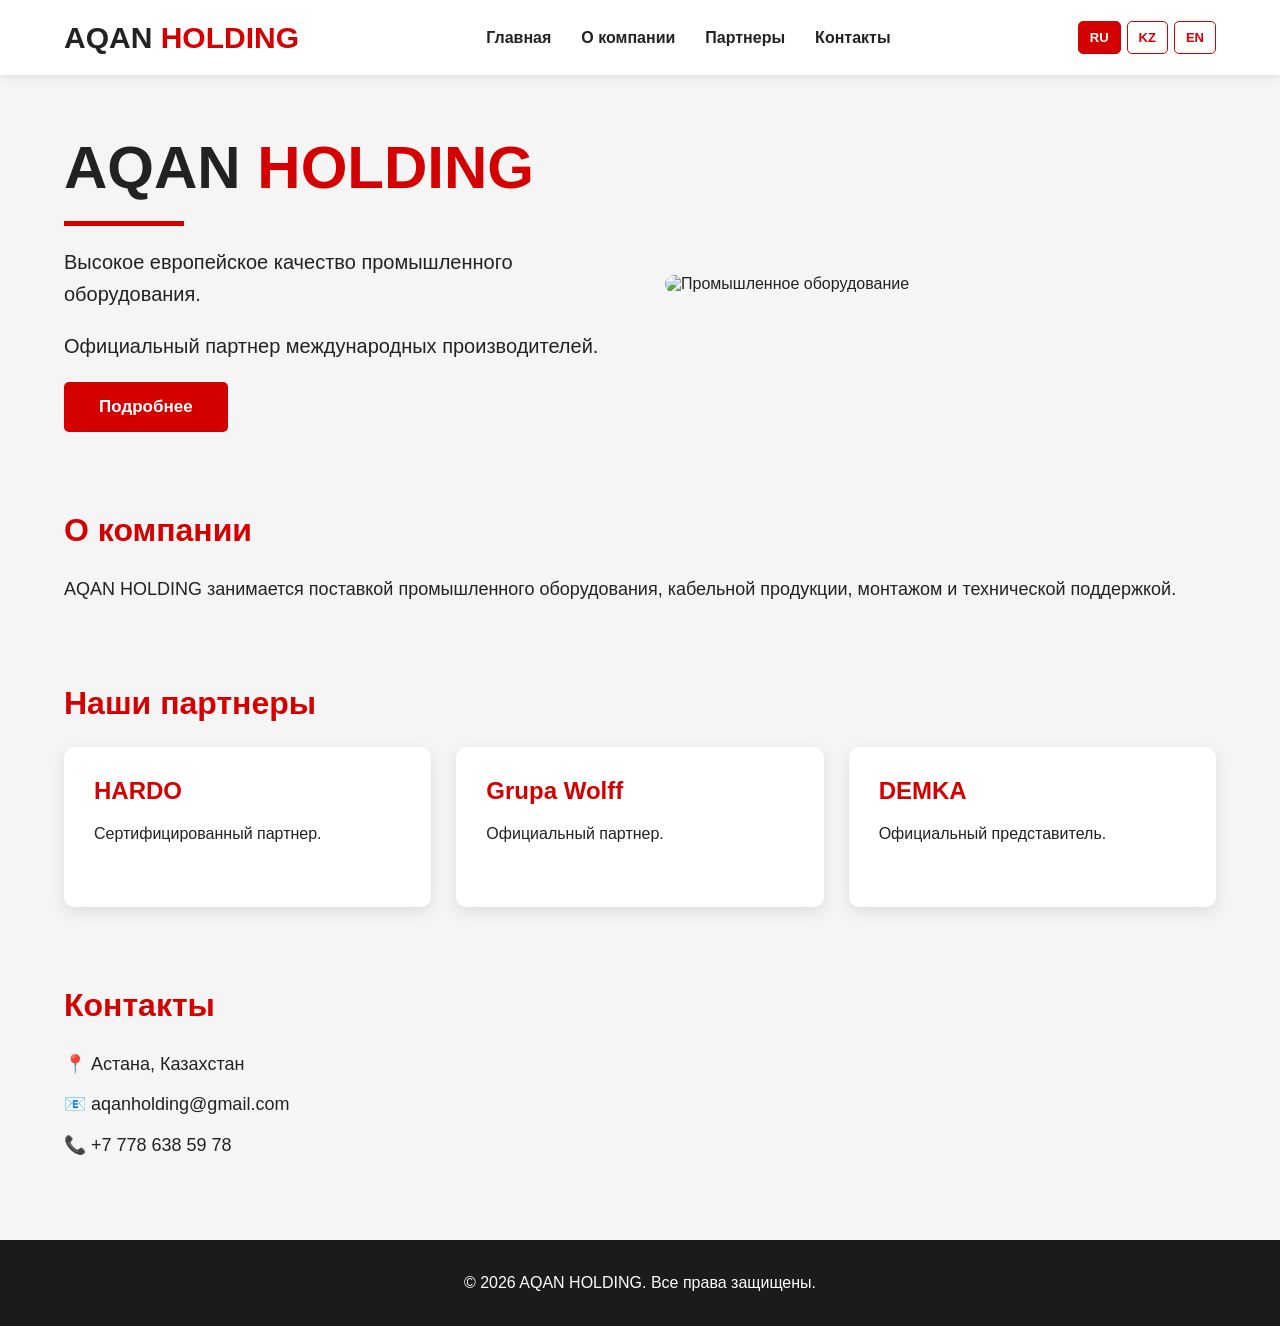
==== index.html @ ce8cad97 "Add files via upload" ====
<!DOCTYPE html>
<html lang="ru">

<head>
<meta charset="UTF-8">
<meta name="viewport" content="width=device-width, initial-scale=1.0">

<title>AQAN HOLDING</title>

<style>

*{
    margin:0;
    padding:0;
    box-sizing:border-box;
    font-family:Arial, Helvetica, sans-serif;
}

html{
    scroll-behavior:smooth;
}

body{
    background:#f5f5f5;
    color:#222;
}

/* =========================
   HEADER
========================= */

header{
    background:white;
    box-shadow:0 2px 10px rgba(0,0,0,.1);
    position:sticky;
    top:0;
    z-index:1000;
}

nav{
    width:90%;
    max-width:1400px;
    margin:auto;
    min-height:75px;

    display:flex;
    justify-content:space-between;
    align-items:center;

    gap:25px;
}

/* LOGO */

.logo{
    font-size:30px;
    font-weight:bold;
    white-space:nowrap;
}

.logo span{
    color:#d40000;
}

/* MENU */

nav ul{
    display:flex;
    list-style:none;
    align-items:center;
    gap:30px;
}

nav li{
    margin:0;
}

nav a{
    text-decoration:none;
    color:#222;
    font-weight:bold;
    transition:.2s;
}

nav a:hover{
    color:#d40000;
}

/* =========================
   LANGUAGE BUTTONS
========================= */

.language-switcher{
    display:flex;
    gap:6px;
    align-items:center;
}

.language-switcher button{
    padding:8px 11px;

    background:white;
    color:#d40000;

    border:1px solid #d40000;
    border-radius:5px;

    cursor:pointer;

    font-size:13px;
    font-weight:bold;

    transition:.2s;
}

.language-switcher button:hover{
    background:#d40000;
    color:white;
}

.language-switcher button.active{
    background:#d40000;
    color:white;
}

/* =========================
   HERO
========================= */

.hero{
    display:flex;
    align-items:center;
    justify-content:space-between;

    width:90%;
    max-width:1400px;

    margin:60px auto;

    gap:50px;
}

.text{
    flex:1;
}

.text h1{
    font-size:60px;
    line-height:1.1;
}

.text h1 span{
    color:#d40000;
}

.redline{
    width:120px;
    height:5px;

    background:#d40000;

    margin:20px 0;
}

.text p{
    font-size:20px;
    line-height:1.6;

    margin-bottom:20px;
}

/* MAIN BUTTON */

.main-button{
    padding:15px 35px;

    background:#d40000;
    color:white;

    border:none;
    border-radius:5px;

    cursor:pointer;

    font-size:17px;
    font-weight:bold;

    transition:.2s;
}

.main-button:hover{
    background:#a90000;
    transform:translateY(-2px);
}

/* IMAGE */

.image{
    flex:1;
}

.image img{
    width:100%;
    max-height:500px;

    object-fit:cover;

    border-radius:10px;

    display:block;
}

/* =========================
   ABOUT BOX
========================= */

.about-box{
    display:none;

    background:white;

    margin-top:30px;
    padding:30px;

    border-left:5px solid #d40000;

    border-radius:8px;

    box-shadow:0 5px 20px rgba(0,0,0,.08);

    line-height:1.7;
}

.about-box.show{
    display:block;
}

.about-box h2{
    margin-bottom:20px;
}

/* =========================
   SECTIONS
========================= */

section{
    width:90%;
    max-width:1400px;

    margin:80px auto;
}

section h2{
    margin-bottom:25px;

    color:#d40000;

    font-size:32px;
}

section p{
    font-size:18px;
    line-height:1.7;
}

/* =========================
   CARDS
========================= */

.cards{
    display:flex;

    gap:25px;

    flex-wrap:wrap;
}

.card-link{
    text-decoration:none;
    color:#222;

    flex:1;

    min-width:250px;
}

.card{
    background:white;

    padding:30px;

    min-height:160px;

    border-radius:10px;

    box-shadow:0 5px 15px rgba(0,0,0,.1);

    transition:.25s;
}

.card:hover{
    transform:translateY(-5px);

    box-shadow:0 10px 25px rgba(0,0,0,.15);
}

.card h3{
    color:#d40000;

    font-size:24px;

    margin-bottom:15px;
}

.card p{
    font-size:16px;
}

/* =========================
   CONTACTS
========================= */

.contacts p{
    margin:10px 0;
}

/* =========================
   FOOTER
========================= */

footer{
    background:#1b1b1b;

    color:white;

    text-align:center;

    padding:30px;

    margin-top:80px;

    line-height:1.6;
}

/* =========================
   MOBILE
========================= */

@media(max-width:1000px){

    nav{
        flex-wrap:wrap;

        padding:15px 0;
    }

    nav ul{
        order:3;

        width:100%;

        justify-content:center;

        flex-wrap:wrap;

        gap:15px;
    }

    .hero{
        flex-direction:column;

        margin-top:40px;
    }

    .text{
        width:100%;
    }

    .image{
        width:100%;
    }

    .text h1{
        font-size:45px;
    }

}

@media(max-width:600px){

    nav{
        justify-content:center;
    }

    .logo{
        width:100%;

        text-align:center;
    }

    nav ul{
        font-size:14px;
    }

    .language-switcher{
        width:100%;

        justify-content:center;
    }

    .text h1{
        font-size:38px;
    }

    .text p{
        font-size:17px;
    }

    section h2{
        font-size:27px;
    }

}

</style>

</head>

<body>


<!-- =========================================
     HEADER
========================================= -->

<header>

<nav>

    <div class="logo">
        AQAN <span>HOLDING</span>
    </div>


    <ul>

        <li>
            <a href="index.html" data-key="home">
                Главная
            </a>
        </li>

        <li>
            <a href="#about" data-key="about">
                О компании
            </a>
        </li>

        <li>
            <a href="#partners" data-key="partners">
                Партнеры
            </a>
        </li>

        <li>
            <a href="#contacts" data-key="contacts">
                Контакты
            </a>
        </li>

    </ul>


    <!-- ПЕРЕВОДЧИК -->

    <div class="language-switcher">

        <button
            id="ruButton"
            onclick="changeLanguage('ru')">
            RU
        </button>

        <button
            id="kkButton"
            onclick="changeLanguage('kk')">
            KZ
        </button>

        <button
            id="enButton"
            onclick="changeLanguage('en')">
            EN
        </button>

    </div>

</nav>

</header>


<!-- =========================================
     HERO
========================================= -->

<div class="hero">


<div class="text">

    <h1>
        AQAN <span>HOLDING</span>
    </h1>


    <div class="redline"></div>


    <p data-key="hero1">
        Высокое европейское качество промышленного оборудования.
    </p>


    <p data-key="hero2">
        Официальный партнер международных производителей.
    </p>


    <button
        class="main-button"
        onclick="showInfo()"
        data-key="more">

        Подробнее

    </button>


    <!-- ИНФОРМАЦИЯ -->

    <div
        id="aboutBox"
        class="about-box">

        <h2 data-key="history">
            История AQAN HOLDING
        </h2>


        <p data-key="historyText">

AQAN HOLDING LLP — казахстанская компания, зарегистрированная в городе Астана,
специализирующаяся на поставке промышленного оборудования, электротехнической
продукции и комплексных инженерных решений.

Компания сотрудничает с ведущими европейскими производителями промышленного
оборудования и является официальным партнером нескольких международных брендов.

Основной целью компании является обеспечение предприятий Казахстана и стран
Евразийского экономического союза современным оборудованием высокого качества,
соответствующим международным стандартам безопасности.

AQAN HOLDING предоставляет услуги по поставке оборудования, техническому
сопровождению, монтажу, сервисному обслуживанию и консультационной поддержке.

Компания является официальным представителем европейских производителей и
обладает эксклюзивными правами на реализацию продукции на территории стран ЕАЭС,
что подтверждается сертификатами и официальными письмами партнеров.

Благодаря сотрудничеству с компаниями HARDO, Grupa Wolff и DEMKA AQAN HOLDING
предлагает современные решения для промышленных предприятий, нефтегазовой,
горнодобывающей, энергетической и строительной отраслей.

Сегодня компания продолжает расширять партнерскую сеть, внедрять новые
технологии и обеспечивать клиентов надежным европейским оборудованием.

        </p>

    </div>

</div>


<!-- КАРТИНКА -->

<div class="image">

    <img
        src="https://images.unsplash.com/photo-1565793298595-6a879b1d9492?w=1200"
        alt="Промышленное оборудование">

</div>

</div>


<!-- =========================================
     ABOUT
========================================= -->

<section id="about">

    <h2 data-key="aboutTitle">
        О компании
    </h2>


    <p data-key="aboutText">

AQAN HOLDING занимается поставкой промышленного оборудования,
кабельной продукции, монтажом и технической поддержкой.

    </p>

</section>


<!-- =========================================
     PARTNERS
========================================= -->

<section id="partners">

    <h2 data-key="partnersTitle">
        Наши партнеры
    </h2>


    <div class="cards">


        <!-- HARDO -->

        <a
            href="hardo.html"
            class="card-link">

            <div class="card">

                <h3>
                    HARDO
                </h3>

                <p data-key="hardoText">
                    Сертифицированный партнер.
                </p>

            </div>

        </a>


        <!-- GRUPA WOLFF -->

        <a
            href="grupa-wolff.html"
            class="card-link">

            <div class="card">

                <h3>
                    Grupa Wolff
                </h3>

                <p data-key="wolffText">
                    Официальный партнер.
                </p>

            </div>

        </a>


        <!-- DEMKA -->

        <a
            href="demka.html"
            class="card-link">

            <div class="card">

                <h3>
                    DEMKA
                </h3>

                <p data-key="demkaText">
                    Официальный представитель.
                </p>

            </div>

        </a>


    </div>

</section>


<!-- =========================================
     CONTACTS
========================================= -->

<section id="contacts" class="contacts">

    <h2 data-key="contactsTitle">
        Контакты
    </h2>


    <p>
        📍
        <span data-key="address">
            Астана, Казахстан
        </span>
    </p>


    <p>
        📧
        aqanholding@gmail.com
    </p>


    <p>
        📞
        +7 778 638 59 78
    </p>

</section>


<!-- =========================================
     FOOTER
========================================= -->

<footer>

    <span data-key="footer">
        © 2026 AQAN HOLDING. Все права защищены.
    </span>

</footer>


<script>

/* =====================================================
   ПЕРЕВОДЫ
===================================================== */

const translations = {

    /* ================================
       РУССКИЙ
    ================================= */

    ru: {

        home: "Главная",

        about: "О компании",

        partners: "Партнеры",

        contacts: "Контакты",

        hero1:
        "Высокое европейское качество промышленного оборудования.",

        hero2:
        "Официальный партнер международных производителей.",

        more:
        "Подробнее",

        history:
        "История AQAN HOLDING",

        historyText:
`AQAN HOLDING LLP — казахстанская компания, зарегистрированная в городе Астана,
специализирующаяся на поставке промышленного оборудования, электротехнической
продукции и комплексных инженерных решений.

Компания сотрудничает с ведущими европейскими производителями промышленного
оборудования и является официальным партнером нескольких международных брендов.

Основной целью компании является обеспечение предприятий Казахстана и стран
Евразийского экономического союза современным оборудованием высокого качества,
соответствующим международным стандартам безопасности.

AQAN HOLDING предоставляет услуги по поставке оборудования, техническому
сопровождению, монтажу, сервисному обслуживанию и консультационной поддержке.

Компания является официальным представителем европейских производителей и
обладает эксклюзивными правами на реализацию продукции на территории стран ЕАЭС,
что подтверждается сертификатами и официальными письмами партнеров.

Благодаря сотрудничеству с компаниями HARDO, Grupa Wolff и DEMKA AQAN HOLDING
предлагает современные решения для промышленных предприятий, нефтегазовой,
горнодобывающей, энергетической и строительной отраслей.

Сегодня компания продолжает расширять партнерскую сеть, внедрять новые
технологии и обеспечивать клиентов надежным европейским оборудованием.`,

        aboutTitle:
        "О компании",

        aboutText:
        "AQAN HOLDING занимается поставкой промышленного оборудования, кабельной продукции, монтажом и технической поддержкой.",

        partnersTitle:
        "Наши партнеры",

        hardoText:
        "Сертифицированный партнер.",

        wolffText:
        "Официальный партнер.",

        demkaText:
        "Официальный представитель.",

        contactsTitle:
        "Контакты",

        address:
        "Астана, Казахстан",

        footer:
        "© 2026 AQAN HOLDING. Все права защищены."

    },


    /* ================================
       ҚАЗАҚША
    ================================= */

    kk: {

        home:
        "Басты бет",

        about:
        "Компания туралы",

        partners:
        "Серіктестер",

        contacts:
        "Байланыстар",

        hero1:
        "Өнеркәсіптік жабдықтардың жоғары еуропалық сапасы.",

        hero2:
        "Халықаралық өндірушілердің ресми серіктесі.",

        more:
        "Толығырақ",

        history:
        "AQAN HOLDING тарихы",

        historyText:
`AQAN HOLDING LLP — Астана қаласында тіркелген қазақстандық компания.
Компания өнеркәсіптік жабдықтарды, электротехникалық өнімдерді және кешенді
инженерлік шешімдерді жеткізуге маманданған.

Компания жетекші еуропалық өнеркәсіптік жабдық өндірушілерімен жұмыс істейді
және бірнеше халықаралық брендтердің ресми серіктесі болып табылады.

Компанияның негізгі мақсаты — Қазақстан мен Еуразиялық экономикалық одақ
елдерінің кәсіпорындарын халықаралық қауіпсіздік стандарттарына сәйкес
келетін жоғары сапалы заманауи жабдықтармен қамтамасыз ету.

AQAN HOLDING жабдықтарды жеткізу, техникалық қолдау, монтаждау, сервистік
қызмет көрсету және консультациялық қолдау қызметтерін ұсынады.

Компания еуропалық өндірушілердің ресми өкілі болып табылады және ЕАЭО
аумағында өнімдерді өткізуге эксклюзивті құқықтарға ие.

Бұл құқықтар сертификаттармен және серіктестердің ресми хаттарымен расталады.

HARDO, Grupa Wolff және DEMKA компанияларымен ынтымақтастықтың арқасында
AQAN HOLDING өнеркәсіптік кәсіпорындарға, мұнай-газ, тау-кен, энергетика
және құрылыс салаларына заманауи шешімдер ұсынады.

Бүгінде компания серіктестік желісін кеңейтуді, жаңа технологияларды енгізуді
және клиенттерді сенімді еуропалық жабдықтармен қамтамасыз етуді жалғастыруда.`,

        aboutTitle:
        "Компания туралы",

        aboutText:
        "AQAN HOLDING өнеркәсіптік жабдықтарды, кабель өнімдерін жеткізумен, монтаждаумен және техникалық қолдаумен айналысады.",

        partnersTitle:
        "Біздің серіктестеріміз",

        hardoText:
        "Сертификатталған серіктес.",

        wolffText:
        "Ресми серіктес.",

        demkaText:
        "Ресми өкіл.",

        contactsTitle:
        "Байланыстар",

        address:
        "Астана, Қазақстан",

        footer:
        "© 2026 AQAN HOLDING. Барлық құқықтар қорғалған."

    },


    /* ================================
       ENGLISH
    ================================= */

    en: {

        home:
        "Home",

        about:
        "About the Company",

        partners:
        "Partners",

        contacts:
        "Contacts",

        hero1:
        "High European quality of industrial equipment.",

        hero2:
        "Official partner of international manufacturers.",

        more:
        "Learn More",

        history:
        "History of AQAN HOLDING",

        historyText:
`AQAN HOLDING LLP is a Kazakhstan-based company registered in Astana.
The company specializes in the supply of industrial equipment, electrical
products and comprehensive engineering solutions.

The company cooperates with leading European industrial equipment manufacturers
and is an official partner of several international brands.

The main goal of the company is to provide enterprises in Kazakhstan and the
countries of the Eurasian Economic Union with modern, high-quality equipment
that meets international safety standards.

AQAN HOLDING provides equipment supply, technical support, installation,
maintenance and consulting services.

The company is an official representative of European manufacturers and has
exclusive rights to distribute products throughout the EAEU territory.

These rights are confirmed by certificates and official letters from partners.

Through cooperation with HARDO, Grupa Wolff and DEMKA, AQAN HOLDING offers
modern solutions for industrial enterprises and the oil and gas, mining,
energy and construction industries.

Today, the company continues to expand its partner network, introduce new
technologies and provide customers with reliable European equipment.`,

        aboutTitle:
        "About the Company",

        aboutText:
        "AQAN HOLDING specializes in the supply of industrial equipment, cable products, installation and technical support.",

        partnersTitle:
        "Our Partners",

        hardoText:
        "Certified partner.",

        wolffText:
        "Official partner.",

        demkaText:
        "Official representative.",

        contactsTitle:
        "Contacts",

        address:
        "Astana, Kazakhstan",

        footer:
        "© 2026 AQAN HOLDING. All rights reserved."

    }

};


/* =====================================================
   ПЕРЕВОД
===================================================== */

function changeLanguage(language){

    const selectedLanguage = translations[language];

    if(!selectedLanguage){
        return;
    }


    /*
        Находим ВСЕ элементы с data-key
        и меняем их содержимое.
    */

    document.querySelectorAll("[data-key]").forEach(function(element){

        const key = element.getAttribute("data-key");

        if(selectedLanguage[key]){

            element.textContent = selectedLanguage[key];

        }

    });


    /*
        Меняем язык HTML
    */

    document.documentElement.lang = language;


    /*
        Запоминаем выбранный язык
    */

    localStorage.setItem(
        "aqanLanguage",
        language
    );


    /*
        Подсвечиваем активную кнопку
    */

    document.querySelectorAll(
        ".language-switcher button"
    ).forEach(function(button){

        button.classList.remove("active");

    });


    if(language === "ru"){

        document
            .getElementById("ruButton")
            .classList.add("active");

    }

    if(language === "kk"){

        document
            .getElementById("kkButton")
            .classList.add("active");

    }

    if(language === "en"){

        document
            .getElementById("enButton")
            .classList.add("active");

    }

}


/* =====================================================
   КНОПКА «ПОДРОБНЕЕ»
===================================================== */

function showInfo(){

    const box =
        document.getElementById("aboutBox");

    box.classList.toggle("show");

}


/* =====================================================
   ЗАГРУЗКА СОХРАНЁННОГО ЯЗЫКА
===================================================== */

document.addEventListener(
    "DOMContentLoaded",
    function(){

        const savedLanguage =
            localStorage.getItem("aqanLanguage") || "ru";

        changeLanguage(savedLanguage);

    }
);

</script>


</body>
</html>
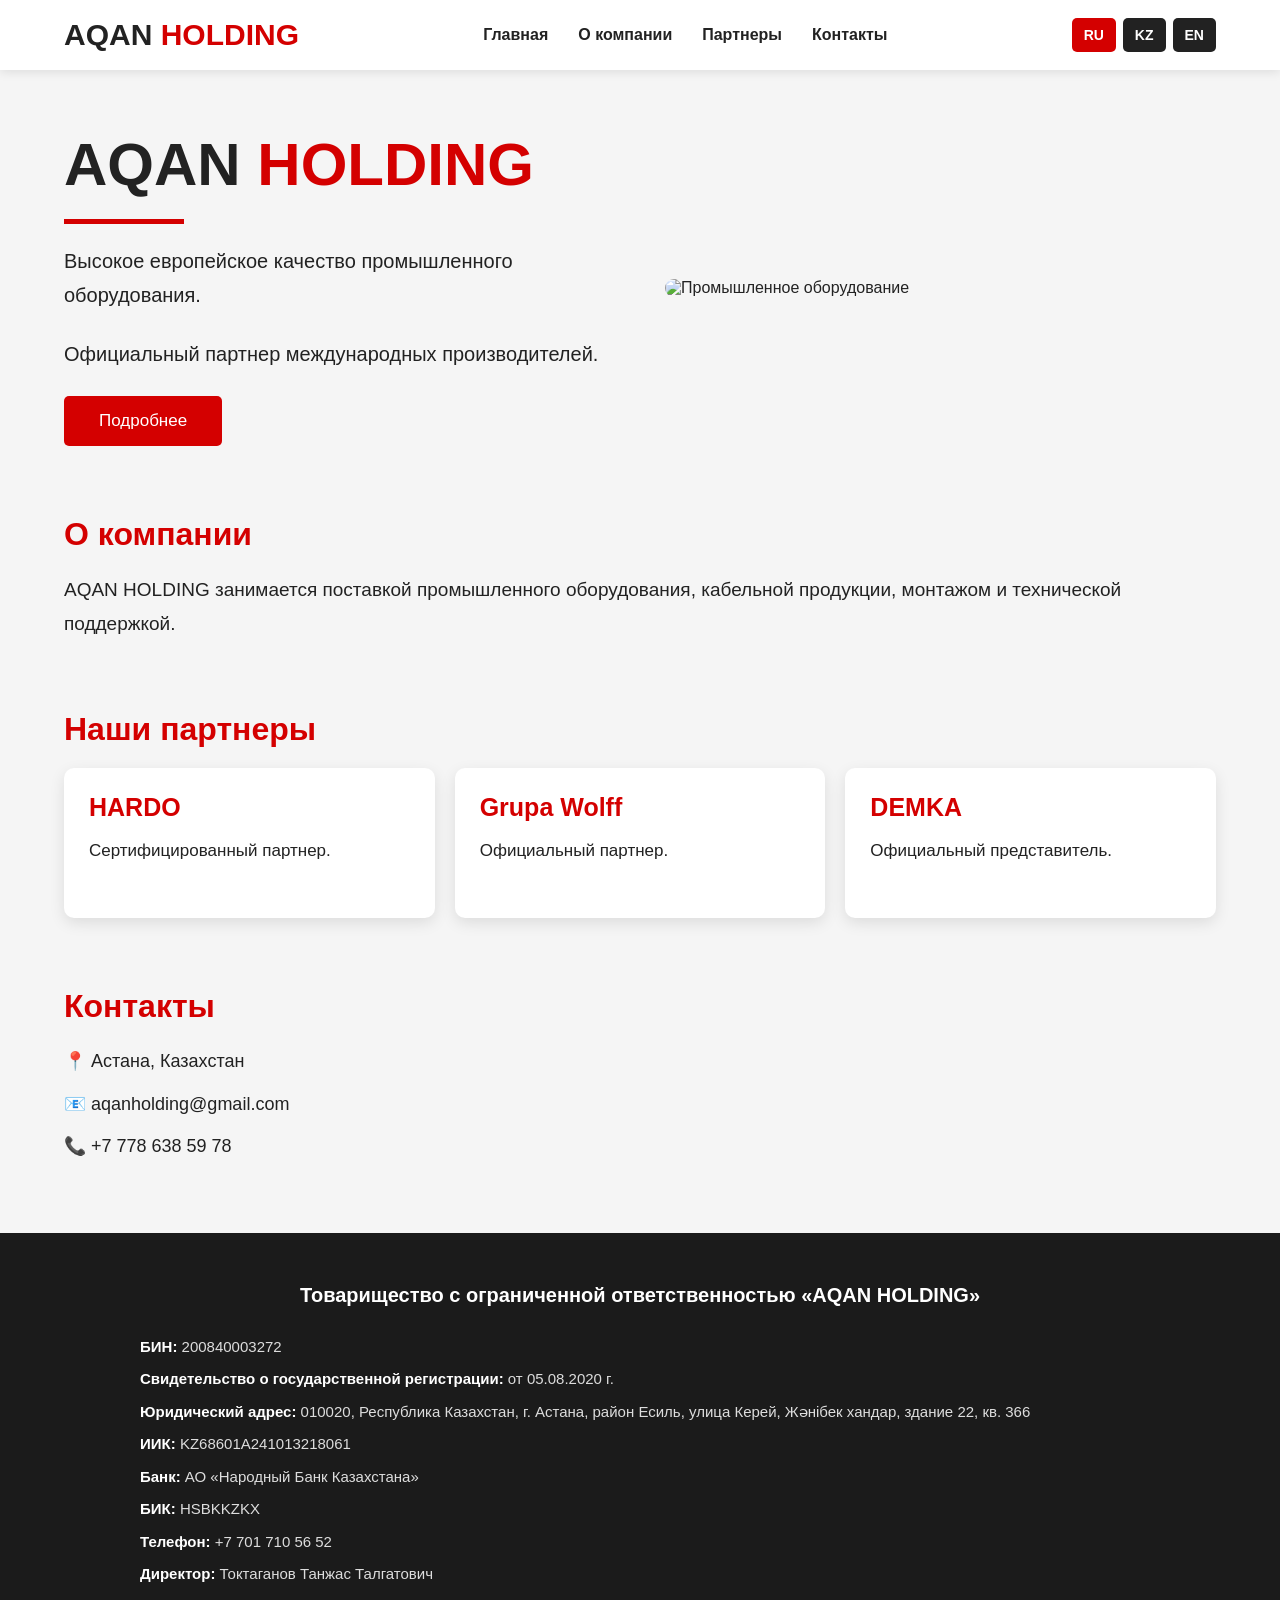
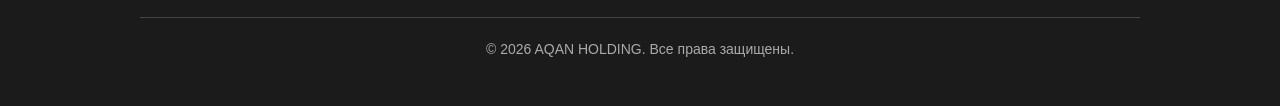
==== commit a0fb0bfe: "Add files via upload" ====
--- a/index.html
+++ b/index.html
@@ -2,6 +2,7 @@
 <html lang="ru">
 
 <head>
+
 <meta charset="UTF-8">
 <meta name="viewport" content="width=device-width, initial-scale=1.0">
 
@@ -41,16 +42,12 @@
     width:90%;
     max-width:1400px;
     margin:auto;
-    min-height:75px;
-
+    min-height:70px;
     display:flex;
     justify-content:space-between;
     align-items:center;
-
     gap:25px;
 }
-
-/* LOGO */
 
 .logo{
     font-size:30px;
@@ -61,8 +58,6 @@
 .logo span{
     color:#d40000;
 }
-
-/* MENU */
 
 nav ul{
     display:flex;
@@ -79,7 +74,7 @@
     text-decoration:none;
     color:#222;
     font-weight:bold;
-    transition:.2s;
+    transition:.3s;
 }
 
 nav a:hover{
@@ -92,35 +87,27 @@
 
 .language-switcher{
     display:flex;
-    gap:6px;
-    align-items:center;
+    gap:7px;
 }
 
 .language-switcher button{
-    padding:8px 11px;
-
-    background:white;
-    color:#d40000;
-
-    border:1px solid #d40000;
+    padding:9px 12px;
+    background:#222;
+    color:white;
+    border:none;
     border-radius:5px;
-
     cursor:pointer;
-
-    font-size:13px;
+    font-size:14px;
     font-weight:bold;
-
-    transition:.2s;
+    transition:.3s;
 }
 
 .language-switcher button:hover{
     background:#d40000;
-    color:white;
 }
 
 .language-switcher button.active{
     background:#d40000;
-    color:white;
 }
 
 /* =========================
@@ -131,12 +118,9 @@
     display:flex;
     align-items:center;
     justify-content:space-between;
-
     width:90%;
     max-width:1400px;
-
     margin:60px auto;
-
     gap:50px;
 }
 
@@ -146,7 +130,6 @@
 
 .text h1{
     font-size:60px;
-    line-height:1.1;
 }
 
 .text h1 span{
@@ -156,36 +139,39 @@
 .redline{
     width:120px;
     height:5px;
-
     background:#d40000;
-
     margin:20px 0;
 }
 
 .text p{
     font-size:20px;
-    line-height:1.6;
-
-    margin-bottom:20px;
-}
-
-/* MAIN BUTTON */
+    margin-bottom:25px;
+    line-height:1.7;
+}
+
+.image{
+    flex:1;
+}
+
+.image img{
+    width:100%;
+    border-radius:10px;
+    display:block;
+}
+
+/* =========================
+   BUTTON
+========================= */
 
 .main-button{
     padding:15px 35px;
-
     background:#d40000;
     color:white;
-
     border:none;
     border-radius:5px;
-
     cursor:pointer;
-
     font-size:17px;
-    font-weight:bold;
-
-    transition:.2s;
+    transition:.3s;
 }
 
 .main-button:hover{
@@ -193,42 +179,18 @@
     transform:translateY(-2px);
 }
 
-/* IMAGE */
-
-.image{
-    flex:1;
-}
-
-.image img{
-    width:100%;
-    max-height:500px;
-
-    object-fit:cover;
-
-    border-radius:10px;
-
-    display:block;
-}
-
 /* =========================
    ABOUT BOX
 ========================= */
 
 .about-box{
     display:none;
-
     background:white;
-
+    padding:30px;
     margin-top:30px;
-    padding:30px;
-
-    border-left:5px solid #d40000;
-
-    border-radius:8px;
-
-    box-shadow:0 5px 20px rgba(0,0,0,.08);
-
-    line-height:1.7;
+    border-radius:10px;
+    box-shadow:0 5px 20px rgba(0,0,0,.1);
+    line-height:1.8;
 }
 
 .about-box.show{
@@ -236,7 +198,7 @@
 }
 
 .about-box h2{
-    margin-bottom:20px;
+    margin-top:0;
 }
 
 /* =========================
@@ -246,21 +208,18 @@
 section{
     width:90%;
     max-width:1400px;
-
-    margin:80px auto;
-}
-
-section h2{
-    margin-bottom:25px;
-
+    margin:70px auto;
+}
+
+h2{
+    margin-bottom:20px;
     color:#d40000;
-
     font-size:32px;
 }
 
-section p{
-    font-size:18px;
-    line-height:1.7;
+section > p{
+    font-size:19px;
+    line-height:1.8;
 }
 
 /* =========================
@@ -269,51 +228,40 @@
 
 .cards{
     display:flex;
-
-    gap:25px;
-
+    gap:20px;
     flex-wrap:wrap;
 }
 
 .card-link{
     text-decoration:none;
-    color:#222;
-
+    color:inherit;
     flex:1;
-
     min-width:250px;
 }
 
 .card{
     background:white;
-
-    padding:30px;
-
-    min-height:160px;
-
+    padding:25px;
+    min-height:150px;
     border-radius:10px;
-
     box-shadow:0 5px 15px rgba(0,0,0,.1);
-
-    transition:.25s;
+    transition:.3s;
 }
 
 .card:hover{
     transform:translateY(-5px);
-
-    box-shadow:0 10px 25px rgba(0,0,0,.15);
+    box-shadow:0 8px 25px rgba(0,0,0,.15);
 }
 
 .card h3{
+    font-size:25px;
+    margin-bottom:15px;
     color:#d40000;
-
-    font-size:24px;
-
-    margin-bottom:15px;
 }
 
 .card p{
-    font-size:16px;
+    font-size:17px;
+    line-height:1.6;
 }
 
 /* =========================
@@ -322,6 +270,7 @@
 
 .contacts p{
     margin:10px 0;
+    font-size:18px;
 }
 
 /* =========================
@@ -330,96 +279,105 @@
 
 footer{
     background:#1b1b1b;
-
     color:white;
-
+    padding:45px 20px;
+    margin-top:70px;
+}
+
+.company-details{
+    max-width:1000px;
+    margin:0 auto;
+    line-height:1.7;
+    font-size:15px;
+}
+
+.company-details h3{
+    color:white;
+    font-size:20px;
+    margin-bottom:22px;
     text-align:center;
-
-    padding:30px;
-
-    margin-top:80px;
-
-    line-height:1.6;
+}
+
+.company-details p{
+    margin:7px 0;
+    color:#ddd;
+}
+
+.company-details strong{
+    color:white;
+}
+
+.footer-copy{
+    margin-top:30px;
+    padding-top:20px;
+    border-top:1px solid #444;
+    text-align:center;
+    color:#aaa;
+    font-size:14px;
 }
 
 /* =========================
    MOBILE
 ========================= */
 
-@media(max-width:1000px){
+@media(max-width:900px){
 
     nav{
+        flex-direction:column;
+        padding:20px 0;
+    }
+
+    nav ul{
         flex-wrap:wrap;
-
-        padding:15px 0;
-    }
-
-    nav ul{
-        order:3;
-
-        width:100%;
-
         justify-content:center;
-
-        flex-wrap:wrap;
-
         gap:15px;
     }
 
     .hero{
         flex-direction:column;
-
         margin-top:40px;
     }
 
-    .text{
-        width:100%;
+    .text h1{
+        font-size:40px;
     }
 
     .image{
         width:100%;
     }
 
+}
+
+@media(max-width:600px){
+
+    nav ul{
+        flex-direction:column;
+    }
+
+    .language-switcher{
+        margin-top:5px;
+    }
+
+    .hero{
+        width:92%;
+    }
+
+    section{
+        width:92%;
+    }
+
     .text h1{
-        font-size:45px;
+        font-size:35px;
     }
 
-}
-
-@media(max-width:600px){
-
-    nav{
-        justify-content:center;
+    h2{
+        font-size:27px;
     }
 
-    .logo{
-        width:100%;
-
-        text-align:center;
-    }
-
-    nav ul{
+    .company-details{
         font-size:14px;
     }
 
-    .language-switcher{
-        width:100%;
-
-        justify-content:center;
-    }
-
-    .text h1{
-        font-size:38px;
-    }
-
-    .text p{
-        font-size:17px;
-    }
-
-    section h2{
-        font-size:27px;
-    }
-
 }
 
 </style>
@@ -428,708 +386,768 @@
 
 <body>
 
-
-<!-- =========================================
+<!-- =========================
      HEADER
-========================================= -->
+========================= -->
 
 <header>
 
 <nav>
 
-    <div class="logo">
-        AQAN <span>HOLDING</span>
-    </div>
-
-
-    <ul>
-
-        <li>
-            <a href="index.html" data-key="home">
-                Главная
-            </a>
-        </li>
-
-        <li>
-            <a href="#about" data-key="about">
-                О компании
-            </a>
-        </li>
-
-        <li>
-            <a href="#partners" data-key="partners">
-                Партнеры
-            </a>
-        </li>
-
-        <li>
-            <a href="#contacts" data-key="contacts">
-                Контакты
-            </a>
-        </li>
-
-    </ul>
-
-
-    <!-- ПЕРЕВОДЧИК -->
-
-    <div class="language-switcher">
-
-        <button
-            id="ruButton"
-            onclick="changeLanguage('ru')">
-            RU
-        </button>
-
-        <button
-            id="kkButton"
-            onclick="changeLanguage('kk')">
-            KZ
-        </button>
-
-        <button
-            id="enButton"
-            onclick="changeLanguage('en')">
-            EN
-        </button>
-
-    </div>
+<div class="logo">
+AQAN <span>HOLDING</span>
+</div>
+
+<ul>
+
+<li>
+<a href="#home" data-i18n="home">
+Главная
+</a>
+</li>
+
+<li>
+<a href="#about" data-i18n="about">
+О компании
+</a>
+</li>
+
+<li>
+<a href="#partners" data-i18n="partners">
+Партнеры
+</a>
+</li>
+
+<li>
+<a href="#contacts" data-i18n="contacts">
+Контакты
+</a>
+</li>
+
+</ul>
+
+<div class="language-switcher">
+
+<button id="ruBtn" onclick="changeLanguage('ru')">
+RU
+</button>
+
+<button id="kkBtn" onclick="changeLanguage('kk')">
+KZ
+</button>
+
+<button id="enBtn" onclick="changeLanguage('en')">
+EN
+</button>
+
+</div>
 
 </nav>
 
 </header>
 
 
-<!-- =========================================
+<!-- =========================
      HERO
-========================================= -->
-
-<div class="hero">
-
+========================= -->
+
+<div class="hero" id="home">
 
 <div class="text">
 
-    <h1>
-        AQAN <span>HOLDING</span>
-    </h1>
-
-
-    <div class="redline"></div>
-
-
-    <p data-key="hero1">
-        Высокое европейское качество промышленного оборудования.
-    </p>
-
-
-    <p data-key="hero2">
-        Официальный партнер международных производителей.
-    </p>
-
-
-    <button
-        class="main-button"
-        onclick="showInfo()"
-        data-key="more">
-
-        Подробнее
-
-    </button>
-
-
-    <!-- ИНФОРМАЦИЯ -->
-
-    <div
-        id="aboutBox"
-        class="about-box">
-
-        <h2 data-key="history">
-            История AQAN HOLDING
-        </h2>
-
-
-        <p data-key="historyText">
-
-AQAN HOLDING LLP — казахстанская компания, зарегистрированная в городе Астана,
-специализирующаяся на поставке промышленного оборудования, электротехнической
-продукции и комплексных инженерных решений.
-
-Компания сотрудничает с ведущими европейскими производителями промышленного
-оборудования и является официальным партнером нескольких международных брендов.
-
-Основной целью компании является обеспечение предприятий Казахстана и стран
-Евразийского экономического союза современным оборудованием высокого качества,
-соответствующим международным стандартам безопасности.
-
-AQAN HOLDING предоставляет услуги по поставке оборудования, техническому
-сопровождению, монтажу, сервисному обслуживанию и консультационной поддержке.
-
-Компания является официальным представителем европейских производителей и
-обладает эксклюзивными правами на реализацию продукции на территории стран ЕАЭС,
-что подтверждается сертификатами и официальными письмами партнеров.
-
-Благодаря сотрудничеству с компаниями HARDO, Grupa Wolff и DEMKA AQAN HOLDING
-предлагает современные решения для промышленных предприятий, нефтегазовой,
-горнодобывающей, энергетической и строительной отраслей.
-
-Сегодня компания продолжает расширять партнерскую сеть, внедрять новые
-технологии и обеспечивать клиентов надежным европейским оборудованием.
-
-        </p>
-
-    </div>
+<h1>
+AQAN <span>HOLDING</span>
+</h1>
+
+<div class="redline"></div>
+
+<p data-i18n="heroText1">
+Высокое европейское качество промышленного оборудования.
+</p>
+
+<p data-i18n="heroText2">
+Официальный партнер международных производителей.
+</p>
+
+<button class="main-button" onclick="showInfo()" data-i18n="more">
+Подробнее
+</button>
+
+
+<!-- =========================
+     ABOUT BOX
+========================= -->
+
+<div id="aboutBox" class="about-box">
+
+<h2 data-i18n="historyTitle">
+История AQAN HOLDING
+</h2>
+
+<p data-i18n="historyText">
+AQAN HOLDING LLP — казахстанская компания, зарегистрированная
+в городе Астана, специализирующаяся на поставке промышленного
+оборудования, электротехнической продукции и комплексных
+инженерных решений.
+
+Компания сотрудничает с ведущими европейскими производителями
+промышленного оборудования и является официальным партнером
+нескольких международных брендов.
+
+Основной целью компании является обеспечение предприятий
+Казахстана и стран Евразийского экономического союза современным
+оборудованием высокого качества, соответствующим международным
+стандартам безопасности.
+
+AQAN HOLDING предоставляет услуги по поставке оборудования,
+техническому сопровождению, монтажу, сервисному обслуживанию
+и консультационной поддержке.
+
+Компания является официальным представителем европейских
+производителей и обладает эксклюзивными правами на реализацию
+продукции на территории стран ЕАЭС, что подтверждается
+сертификатами и официальными письмами партнеров.
+
+Благодаря сотрудничеству с компаниями HARDO, Grupa Wolff и DEMKA
+AQAN HOLDING предлагает современные решения для промышленных
+предприятий, нефтегазовой, горнодобывающей, энергетической
+и строительной отраслей.
+
+Сегодня компания продолжает расширять партнерскую сеть,
+внедрять новые технологии и обеспечивать клиентов надежным
+европейским оборудованием.
+</p>
 
 </div>
 
-
-<!-- КАРТИНКА -->
+</div>
+
 
 <div class="image">
 
-    <img
-        src="https://images.unsplash.com/photo-1565793298595-6a879b1d9492?w=1200"
-        alt="Промышленное оборудование">
+<img
+src="https://images.unsplash.com/photo-1565793298595-6a879b1d9492?w=1200"
+alt="Промышленное оборудование"
+>
 
 </div>
 
 </div>
 
 
-<!-- =========================================
-     ABOUT
-========================================= -->
+<!-- =========================
+     ABOUT COMPANY
+========================= -->
 
 <section id="about">
 
-    <h2 data-key="aboutTitle">
-        О компании
-    </h2>
-
-
-    <p data-key="aboutText">
-
+<h2 data-i18n="aboutTitle">
+О компании
+</h2>
+
+<p data-i18n="aboutText">
 AQAN HOLDING занимается поставкой промышленного оборудования,
 кабельной продукции, монтажом и технической поддержкой.
-
-    </p>
+</p>
 
 </section>
 
 
-<!-- =========================================
+<!-- =========================
      PARTNERS
-========================================= -->
+========================= -->
 
 <section id="partners">
 
-    <h2 data-key="partnersTitle">
-        Наши партнеры
-    </h2>
-
-
-    <div class="cards">
-
-
-        <!-- HARDO -->
-
-        <a
-            href="hardo.html"
-            class="card-link">
-
-            <div class="card">
-
-                <h3>
-                    HARDO
-                </h3>
-
-                <p data-key="hardoText">
-                    Сертифицированный партнер.
-                </p>
-
-            </div>
-
-        </a>
-
-
-        <!-- GRUPA WOLFF -->
-
-        <a
-            href="grupa-wolff.html"
-            class="card-link">
-
-            <div class="card">
-
-                <h3>
-                    Grupa Wolff
-                </h3>
-
-                <p data-key="wolffText">
-                    Официальный партнер.
-                </p>
-
-            </div>
-
-        </a>
-
-
-        <!-- DEMKA -->
-
-        <a
-            href="demka.html"
-            class="card-link">
-
-            <div class="card">
-
-                <h3>
-                    DEMKA
-                </h3>
-
-                <p data-key="demkaText">
-                    Официальный представитель.
-                </p>
-
-            </div>
-
-        </a>
-
-
-    </div>
+<h2 data-i18n="partnersTitle">
+Наши партнеры
+</h2>
+
+<div class="cards">
+
+
+<a href="hardo.html" class="card-link">
+
+<div class="card">
+
+<h3>
+HARDO
+</h3>
+
+<p data-i18n="hardoCard">
+Сертифицированный партнер.
+</p>
+
+</div>
+
+</a>
+
+
+<a href="grupa-wolff.html" class="card-link">
+
+<div class="card">
+
+<h3>
+Grupa Wolff
+</h3>
+
+<p data-i18n="wolffCard">
+Официальный партнер.
+</p>
+
+</div>
+
+</a>
+
+
+<a href="demka.html" class="card-link">
+
+<div class="card">
+
+<h3>
+DEMKA
+</h3>
+
+<p data-i18n="demkaCard">
+Официальный представитель.
+</p>
+
+</div>
+
+</a>
+
+
+</div>
 
 </section>
 
 
-<!-- =========================================
+<!-- =========================
      CONTACTS
-========================================= -->
+========================= -->
 
 <section id="contacts" class="contacts">
 
-    <h2 data-key="contactsTitle">
-        Контакты
-    </h2>
-
-
-    <p>
-        📍
-        <span data-key="address">
-            Астана, Казахстан
-        </span>
-    </p>
-
-
-    <p>
-        📧
-        aqanholding@gmail.com
-    </p>
-
-
-    <p>
-        📞
-        +7 778 638 59 78
-    </p>
+<h2 data-i18n="contactsTitle">
+Контакты
+</h2>
+
+<p>
+📍 <span data-i18n="astana">Астана, Казахстан</span>
+</p>
+
+<p>
+📧 aqanholding@gmail.com
+</p>
+
+<p>
+📞 +7 778 638 59 78
+</p>
 
 </section>
 
 
-<!-- =========================================
-     FOOTER
-========================================= -->
+<!-- =========================
+     FOOTER + COMPANY DETAILS
+========================= -->
 
 <footer>
 
-    <span data-key="footer">
-        © 2026 AQAN HOLDING. Все права защищены.
-    </span>
+<div class="company-details">
+
+<h3 data-i18n="companyFullName">
+Товарищество с ограниченной ответственностью «AQAN HOLDING»
+</h3>
+
+<p>
+<strong data-i18n="bin">
+БИН:
+</strong>
+200840003272
+</p>
+
+<p>
+
+<strong data-i18n="registration">
+Свидетельство о государственной регистрации:
+</strong>
+
+<span data-i18n="registrationDate">
+от 05.08.2020 г.
+</span>
+
+</p>
+
+
+<p>
+
+<strong data-i18n="legalAddress">
+Юридический адрес:
+</strong>
+
+010020, Республика Казахстан, г. Астана,
+район Есиль, улица Керей, Жәнібек хандар,
+здание 22, кв. 366
+
+</p>
+
+
+<p>
+
+<strong>
+ИИК:
+</strong>
+
+KZ68601A241013218061
+
+</p>
+
+
+<p>
+
+<strong data-i18n="bank">
+Банк:
+</strong>
+
+АО «Народный Банк Казахстана»
+
+</p>
+
+
+<p>
+
+<strong>
+БИК:
+</strong>
+
+HSBKKZKX
+
+</p>
+
+
+<p>
+
+<strong data-i18n="phone">
+Телефон:
+</strong>
+
++7 701 710 56 52
+
+</p>
+
+
+<p>
+
+<strong data-i18n="director">
+Директор:
+</strong>
+
+Токтаганов Танжас Талгатович
+
+</p>
+
+
+<div class="footer-copy">
+
+<span data-i18n="copyright">
+© 2026 AQAN HOLDING. Все права защищены.
+</span>
+
+</div>
+
+</div>
 
 </footer>
 
 
+<!-- =========================
+     TRANSLATION SCRIPT
+========================= -->
+
 <script>
 
-/* =====================================================
-   ПЕРЕВОДЫ
-===================================================== */
-
 const translations = {
 
-    /* ================================
-       РУССКИЙ
-    ================================= */
-
-    ru: {
-
-        home: "Главная",
-
-        about: "О компании",
-
-        partners: "Партнеры",
-
-        contacts: "Контакты",
-
-        hero1:
-        "Высокое европейское качество промышленного оборудования.",
-
-        hero2:
-        "Официальный партнер международных производителей.",
-
-        more:
-        "Подробнее",
-
-        history:
-        "История AQAN HOLDING",
-
-        historyText:
-`AQAN HOLDING LLP — казахстанская компания, зарегистрированная в городе Астана,
-специализирующаяся на поставке промышленного оборудования, электротехнической
-продукции и комплексных инженерных решений.
-
-Компания сотрудничает с ведущими европейскими производителями промышленного
-оборудования и является официальным партнером нескольких международных брендов.
-
-Основной целью компании является обеспечение предприятий Казахстана и стран
-Евразийского экономического союза современным оборудованием высокого качества,
-соответствующим международным стандартам безопасности.
-
-AQAN HOLDING предоставляет услуги по поставке оборудования, техническому
-сопровождению, монтажу, сервисному обслуживанию и консультационной поддержке.
-
-Компания является официальным представителем европейских производителей и
-обладает эксклюзивными правами на реализацию продукции на территории стран ЕАЭС,
-что подтверждается сертификатами и официальными письмами партнеров.
-
-Благодаря сотрудничеству с компаниями HARDO, Grupa Wolff и DEMKA AQAN HOLDING
-предлагает современные решения для промышленных предприятий, нефтегазовой,
-горнодобывающей, энергетической и строительной отраслей.
-
-Сегодня компания продолжает расширять партнерскую сеть, внедрять новые
-технологии и обеспечивать клиентов надежным европейским оборудованием.`,
-
-        aboutTitle:
-        "О компании",
-
-        aboutText:
-        "AQAN HOLDING занимается поставкой промышленного оборудования, кабельной продукции, монтажом и технической поддержкой.",
-
-        partnersTitle:
-        "Наши партнеры",
-
-        hardoText:
-        "Сертифицированный партнер.",
-
-        wolffText:
-        "Официальный партнер.",
-
-        demkaText:
-        "Официальный представитель.",
-
-        contactsTitle:
-        "Контакты",
-
-        address:
-        "Астана, Казахстан",
-
-        footer:
-        "© 2026 AQAN HOLDING. Все права защищены."
-
-    },
-
-
-    /* ================================
-       ҚАЗАҚША
-    ================================= */
-
-    kk: {
-
-        home:
-        "Басты бет",
-
-        about:
-        "Компания туралы",
-
-        partners:
-        "Серіктестер",
-
-        contacts:
-        "Байланыстар",
-
-        hero1:
-        "Өнеркәсіптік жабдықтардың жоғары еуропалық сапасы.",
-
-        hero2:
-        "Халықаралық өндірушілердің ресми серіктесі.",
-
-        more:
-        "Толығырақ",
-
-        history:
-        "AQAN HOLDING тарихы",
-
-        historyText:
-`AQAN HOLDING LLP — Астана қаласында тіркелген қазақстандық компания.
-Компания өнеркәсіптік жабдықтарды, электротехникалық өнімдерді және кешенді
-инженерлік шешімдерді жеткізуге маманданған.
-
-Компания жетекші еуропалық өнеркәсіптік жабдық өндірушілерімен жұмыс істейді
-және бірнеше халықаралық брендтердің ресми серіктесі болып табылады.
-
-Компанияның негізгі мақсаты — Қазақстан мен Еуразиялық экономикалық одақ
-елдерінің кәсіпорындарын халықаралық қауіпсіздік стандарттарына сәйкес
-келетін жоғары сапалы заманауи жабдықтармен қамтамасыз ету.
-
-AQAN HOLDING жабдықтарды жеткізу, техникалық қолдау, монтаждау, сервистік
-қызмет көрсету және консультациялық қолдау қызметтерін ұсынады.
-
-Компания еуропалық өндірушілердің ресми өкілі болып табылады және ЕАЭО
-аумағында өнімдерді өткізуге эксклюзивті құқықтарға ие.
-
-Бұл құқықтар сертификаттармен және серіктестердің ресми хаттарымен расталады.
-
-HARDO, Grupa Wolff және DEMKA компанияларымен ынтымақтастықтың арқасында
-AQAN HOLDING өнеркәсіптік кәсіпорындарға, мұнай-газ, тау-кен, энергетика
-және құрылыс салаларына заманауи шешімдер ұсынады.
-
-Бүгінде компания серіктестік желісін кеңейтуді, жаңа технологияларды енгізуді
-және клиенттерді сенімді еуропалық жабдықтармен қамтамасыз етуді жалғастыруда.`,
-
-        aboutTitle:
-        "Компания туралы",
-
-        aboutText:
-        "AQAN HOLDING өнеркәсіптік жабдықтарды, кабель өнімдерін жеткізумен, монтаждаумен және техникалық қолдаумен айналысады.",
-
-        partnersTitle:
-        "Біздің серіктестеріміз",
-
-        hardoText:
-        "Сертификатталған серіктес.",
-
-        wolffText:
-        "Ресми серіктес.",
-
-        demkaText:
-        "Ресми өкіл.",
-
-        contactsTitle:
-        "Байланыстар",
-
-        address:
-        "Астана, Қазақстан",
-
-        footer:
-        "© 2026 AQAN HOLDING. Барлық құқықтар қорғалған."
-
-    },
-
-
-    /* ================================
-       ENGLISH
-    ================================= */
-
-    en: {
-
-        home:
-        "Home",
-
-        about:
-        "About the Company",
-
-        partners:
-        "Partners",
-
-        contacts:
-        "Contacts",
-
-        hero1:
-        "High European quality of industrial equipment.",
-
-        hero2:
-        "Official partner of international manufacturers.",
-
-        more:
-        "Learn More",
-
-        history:
-        "History of AQAN HOLDING",
-
-        historyText:
-`AQAN HOLDING LLP is a Kazakhstan-based company registered in Astana.
-The company specializes in the supply of industrial equipment, electrical
-products and comprehensive engineering solutions.
-
-The company cooperates with leading European industrial equipment manufacturers
-and is an official partner of several international brands.
-
-The main goal of the company is to provide enterprises in Kazakhstan and the
-countries of the Eurasian Economic Union with modern, high-quality equipment
-that meets international safety standards.
-
-AQAN HOLDING provides equipment supply, technical support, installation,
-maintenance and consulting services.
-
-The company is an official representative of European manufacturers and has
-exclusive rights to distribute products throughout the EAEU territory.
-
-These rights are confirmed by certificates and official letters from partners.
-
-Through cooperation with HARDO, Grupa Wolff and DEMKA, AQAN HOLDING offers
-modern solutions for industrial enterprises and the oil and gas, mining,
-energy and construction industries.
-
-Today, the company continues to expand its partner network, introduce new
-technologies and provide customers with reliable European equipment.`,
-
-        aboutTitle:
-        "About the Company",
-
-        aboutText:
-        "AQAN HOLDING specializes in the supply of industrial equipment, cable products, installation and technical support.",
-
-        partnersTitle:
-        "Our Partners",
-
-        hardoText:
-        "Certified partner.",
-
-        wolffText:
-        "Official partner.",
-
-        demkaText:
-        "Official representative.",
-
-        contactsTitle:
-        "Contacts",
-
-        address:
-        "Astana, Kazakhstan",
-
-        footer:
-        "© 2026 AQAN HOLDING. All rights reserved."
-
-    }
+ru: {
+
+home:"Главная",
+about:"О компании",
+partners:"Партнеры",
+contacts:"Контакты",
+
+heroText1:
+"Высокое европейское качество промышленного оборудования.",
+
+heroText2:
+"Официальный партнер международных производителей.",
+
+more:
+"Подробнее",
+
+historyTitle:
+"История AQAN HOLDING",
+
+historyText:
+`AQAN HOLDING LLP — казахстанская компания, зарегистрированная в городе Астана, специализирующаяся на поставке промышленного оборудования, электротехнической продукции и комплексных инженерных решений.
+
+Компания сотрудничает с ведущими европейскими производителями промышленного оборудования и является официальным партнером нескольких международных брендов.
+
+Основной целью компании является обеспечение предприятий Казахстана и стран Евразийского экономического союза современным оборудованием высокого качества, соответствующим международным стандартам безопасности.
+
+AQAN HOLDING предоставляет услуги по поставке оборудования, техническому сопровождению, монтажу, сервисному обслуживанию и консультационной поддержке.
+
+Компания является официальным представителем европейских производителей и обладает эксклюзивными правами на реализацию продукции на территории стран ЕАЭС, что подтверждается сертификатами и официальными письмами партнеров.
+
+Благодаря сотрудничеству с компаниями HARDO, Grupa Wolff и DEMKA AQAN HOLDING предлагает современные решения для промышленных предприятий, нефтегазовой, горнодобывающей, энергетической и строительной отраслей.
+
+Сегодня компания продолжает расширять партнерскую сеть, внедрять новые технологии и обеспечивать клиентов надежным европейским оборудованием.`,
+
+aboutTitle:
+"О компании",
+
+aboutText:
+"АQAN HOLDING занимается поставкой промышленного оборудования, кабельной продукции, монтажом и технической поддержкой.",
+
+partnersTitle:
+"Наши партнеры",
+
+hardoCard:
+"Сертифицированный партнер.",
+
+wolffCard:
+"Официальный партнер.",
+
+demkaCard:
+"Официальный представитель.",
+
+contactsTitle:
+"Контакты",
+
+astana:
+"Астана, Казахстан",
+
+companyFullName:
+"Товарищество с ограниченной ответственностью «AQAN HOLDING»",
+
+bin:
+"БИН:",
+
+registration:
+"Свидетельство о государственной регистрации:",
+
+registrationDate:
+"от 05.08.2020 г.",
+
+legalAddress:
+"Юридический адрес:",
+
+bank:
+"Банк:",
+
+phone:
+"Телефон:",
+
+director:
+"Директор:",
+
+copyright:
+"© 2026 AQAN HOLDING. Все права защищены."
+
+},
+
+
+kk: {
+
+home:"Басты бет",
+about:"Компания туралы",
+partners:"Серіктестер",
+contacts:"Байланыстар",
+
+heroText1:
+"Өнеркәсіптік жабдықтардың жоғары еуропалық сапасы.",
+
+heroText2:
+"Халықаралық өндірушілердің ресми серіктесі.",
+
+more:
+"Толығырақ",
+
+historyTitle:
+"AQAN HOLDING тарихы",
+
+historyText:
+`AQAN HOLDING LLP — Астана қаласында тіркелген, өнеркәсіптік жабдықтарды, электротехникалық өнімдерді және кешенді инженерлік шешімдерді жеткізуге маманданған қазақстандық компания.
+
+Компания жетекші еуропалық өнеркәсіптік жабдық өндірушілерімен жұмыс істейді және бірнеше халықаралық брендтердің ресми серіктесі болып табылады.
+
+Компанияның негізгі мақсаты — Қазақстан және Еуразиялық экономикалық одақ елдерінің кәсіпорындарын халықаралық қауіпсіздік стандарттарына сәйкес келетін жоғары сапалы заманауи жабдықтармен қамтамасыз ету.
+
+AQAN HOLDING жабдықтарды жеткізу, техникалық сүйемелдеу, монтаждау, сервистік қызмет көрсету және консультациялық қолдау қызметтерін ұсынады.
+
+Компания еуропалық өндірушілердің ресми өкілі болып табылады және ЕАЭО аумағында өнімдерді өткізу бойынша эксклюзивті құқықтарға ие.
+
+HARDO, Grupa Wolff және DEMKA компанияларымен ынтымақтастықтың арқасында AQAN HOLDING өнеркәсіптік кәсіпорындарға, мұнай-газ, тау-кен, энергетика және құрылыс салаларына заманауи шешімдер ұсынады.
+
+Бүгінде компания серіктестік желісін кеңейтуді, жаңа технологияларды енгізуді және клиенттерді сенімді еуропалық жабдықтармен қамтамасыз етуді жалғастыруда.`,
+
+aboutTitle:
+"Компания туралы",
+
+aboutText:
+"AQAN HOLDING өнеркәсіптік жабдықтарды, кабельдік өнімдерді жеткізумен, монтаждаумен және техникалық қолдаумен айналысады.",
+
+partnersTitle:
+"Біздің серіктестер",
+
+hardoCard:
+"Сертификатталған серіктес.",
+
+wolffCard:
+"Ресми серіктес.",
+
+demkaCard:
+"Ресми өкіл.",
+
+contactsTitle:
+"Байланыстар",
+
+astana:
+"Астана, Қазақстан",
+
+companyFullName:
+"«AQAN HOLDING» жауапкершілігі шектеулі серіктестігі",
+
+bin:
+"БСН:",
+
+registration:
+"Мемлекеттік тіркеу туралы куәлік:",
+
+registrationDate:
+"05.08.2020 ж.",
+
+legalAddress:
+"Заңды мекенжайы:",
+
+bank:
+"Банк:",
+
+phone:
+"Телефон:",
+
+director:
+"Директор:",
+
+copyright:
+"© 2026 AQAN HOLDING. Барлық құқықтар қорғалған."
+
+},
+
+
+en: {
+
+home:"Home",
+about:"About Company",
+partners:"Partners",
+contacts:"Contacts",
+
+heroText1:
+"High European quality industrial equipment.",
+
+heroText2:
+"Official partner of international manufacturers.",
+
+more:
+"Learn More",
+
+historyTitle:
+"History of AQAN HOLDING",
+
+historyText:
+`AQAN HOLDING LLP is a Kazakhstan-based company registered in Astana, specializing in the supply of industrial equipment, electrical products and comprehensive engineering solutions.
+
+The company cooperates with leading European industrial equipment manufacturers and is an official partner of several international brands.
+
+The main goal of the company is to provide enterprises in Kazakhstan and the countries of the Eurasian Economic Union with modern high-quality equipment that meets international safety standards.
+
+AQAN HOLDING provides equipment supply, technical support, installation, maintenance and consulting services.
+
+The company is an official representative of European manufacturers and has exclusive rights to distribute products throughout the EAEU territory, confirmed by certificates and official letters from partners.
+
+Through cooperation with HARDO, Grupa Wolff and DEMKA, AQAN HOLDING offers modern solutions for industrial enterprises, oil and gas, mining, energy and construction industries.
+
+Today, the company continues to expand its partner network, implement new technologies and provide customers with reliable European equipment.`,
+
+aboutTitle:
+"About Company",
+
+aboutText:
+"AQAN HOLDING specializes in the supply of industrial equipment, cable products, installation and technical support.",
+
+partnersTitle:
+"Our Partners",
+
+hardoCard:
+"Certified partner.",
+
+wolffCard:
+"Official partner.",
+
+demkaCard:
+"Official representative.",
+
+contactsTitle:
+"Contacts",
+
+astana:
+"Astana, Kazakhstan",
+
+companyFullName:
+"Limited Liability Partnership «AQAN HOLDING»",
+
+bin:
+"BIN:",
+
+registration:
+"State registration certificate:",
+
+registrationDate:
+"dated 05.08.2020",
+
+legalAddress:
+"Legal address:",
+
+bank:
+"Bank:",
+
+phone:
+"Phone:",
+
+director:
+"Director:",
+
+copyright:
+"© 2026 AQAN HOLDING. All rights reserved."
+
+}
 
 };
 
 
-/* =====================================================
-   ПЕРЕВОД
-===================================================== */
+/* =========================
+   CHANGE LANGUAGE
+========================= */
 
 function changeLanguage(language){
 
-    const selectedLanguage = translations[language];
-
-    if(!selectedLanguage){
-        return;
-    }
-
-
-    /*
-        Находим ВСЕ элементы с data-key
-        и меняем их содержимое.
-    */
-
-    document.querySelectorAll("[data-key]").forEach(function(element){
-
-        const key = element.getAttribute("data-key");
-
-        if(selectedLanguage[key]){
-
-            element.textContent = selectedLanguage[key];
-
-        }
-
-    });
-
-
-    /*
-        Меняем язык HTML
-    */
-
-    document.documentElement.lang = language;
-
-
-    /*
-        Запоминаем выбранный язык
-    */
-
-    localStorage.setItem(
-        "aqanLanguage",
-        language
-    );
-
-
-    /*
-        Подсвечиваем активную кнопку
-    */
-
-    document.querySelectorAll(
-        ".language-switcher button"
-    ).forEach(function(button){
-
-        button.classList.remove("active");
-
-    });
-
-
-    if(language === "ru"){
-
-        document
-            .getElementById("ruButton")
-            .classList.add("active");
-
-    }
-
-    if(language === "kk"){
-
-        document
-            .getElementById("kkButton")
-            .classList.add("active");
-
-    }
-
-    if(language === "en"){
-
-        document
-            .getElementById("enButton")
-            .classList.add("active");
-
-    }
-
-}
-
-
-/* =====================================================
+const elements =
+document.querySelectorAll("[data-i18n]");
+
+elements.forEach(function(element){
+
+const key = element.getAttribute("data-i18n");
+
+if(translations[language][key]){
+
+element.textContent =
+translations[language][key];
+
+}
+
+});
+
+
+/* Меняем title страницы */
+
+if(language === "ru"){
+document.title = "AQAN HOLDING";
+}
+
+if(language === "kk"){
+document.title = "AQAN HOLDING";
+}
+
+if(language === "en"){
+document.title = "AQAN HOLDING";
+}
+
+
+/* Запоминаем выбранный язык */
+
+localStorage.setItem(
+"aqanLanguage",
+language
+);
+
+
+/* Активная кнопка */
+
+document.querySelectorAll(
+".language-switcher button"
+).forEach(function(button){
+
+button.classList.remove("active");
+
+});
+
+
+if(language === "ru"){
+document.getElementById("ruBtn")
+.classList.add("active");
+}
+
+if(language === "kk"){
+document.getElementById("kkBtn")
+.classList.add("active");
+}
+
+if(language === "en"){
+document.getElementById("enBtn")
+.classList.add("active");
+}
+
+
+/* Язык HTML */
+
+document.documentElement.lang =
+language === "kk" ? "kk" : language;
+
+}
+
+
+/* =========================
    КНОПКА «ПОДРОБНЕЕ»
-===================================================== */
+========================= */
 
 function showInfo(){
 
-    const box =
-        document.getElementById("aboutBox");
-
-    box.classList.toggle("show");
-
-}
-
-
-/* =====================================================
+const box =
+document.getElementById("aboutBox");
+
+box.classList.toggle("show");
+
+}
+
+
+/* =========================
    ЗАГРУЗКА СОХРАНЁННОГО ЯЗЫКА
-===================================================== */
+========================= */
 
 document.addEventListener(
-    "DOMContentLoaded",
-    function(){
-
-        const savedLanguage =
-            localStorage.getItem("aqanLanguage") || "ru";
-
-        changeLanguage(savedLanguage);
-
-    }
+"DOMContentLoaded",
+function(){
+
+const savedLanguage =
+localStorage.getItem("aqanLanguage") || "ru";
+
+changeLanguage(savedLanguage);
+
+}
 );
 
 </script>
 
 
 </body>
+
 </html>
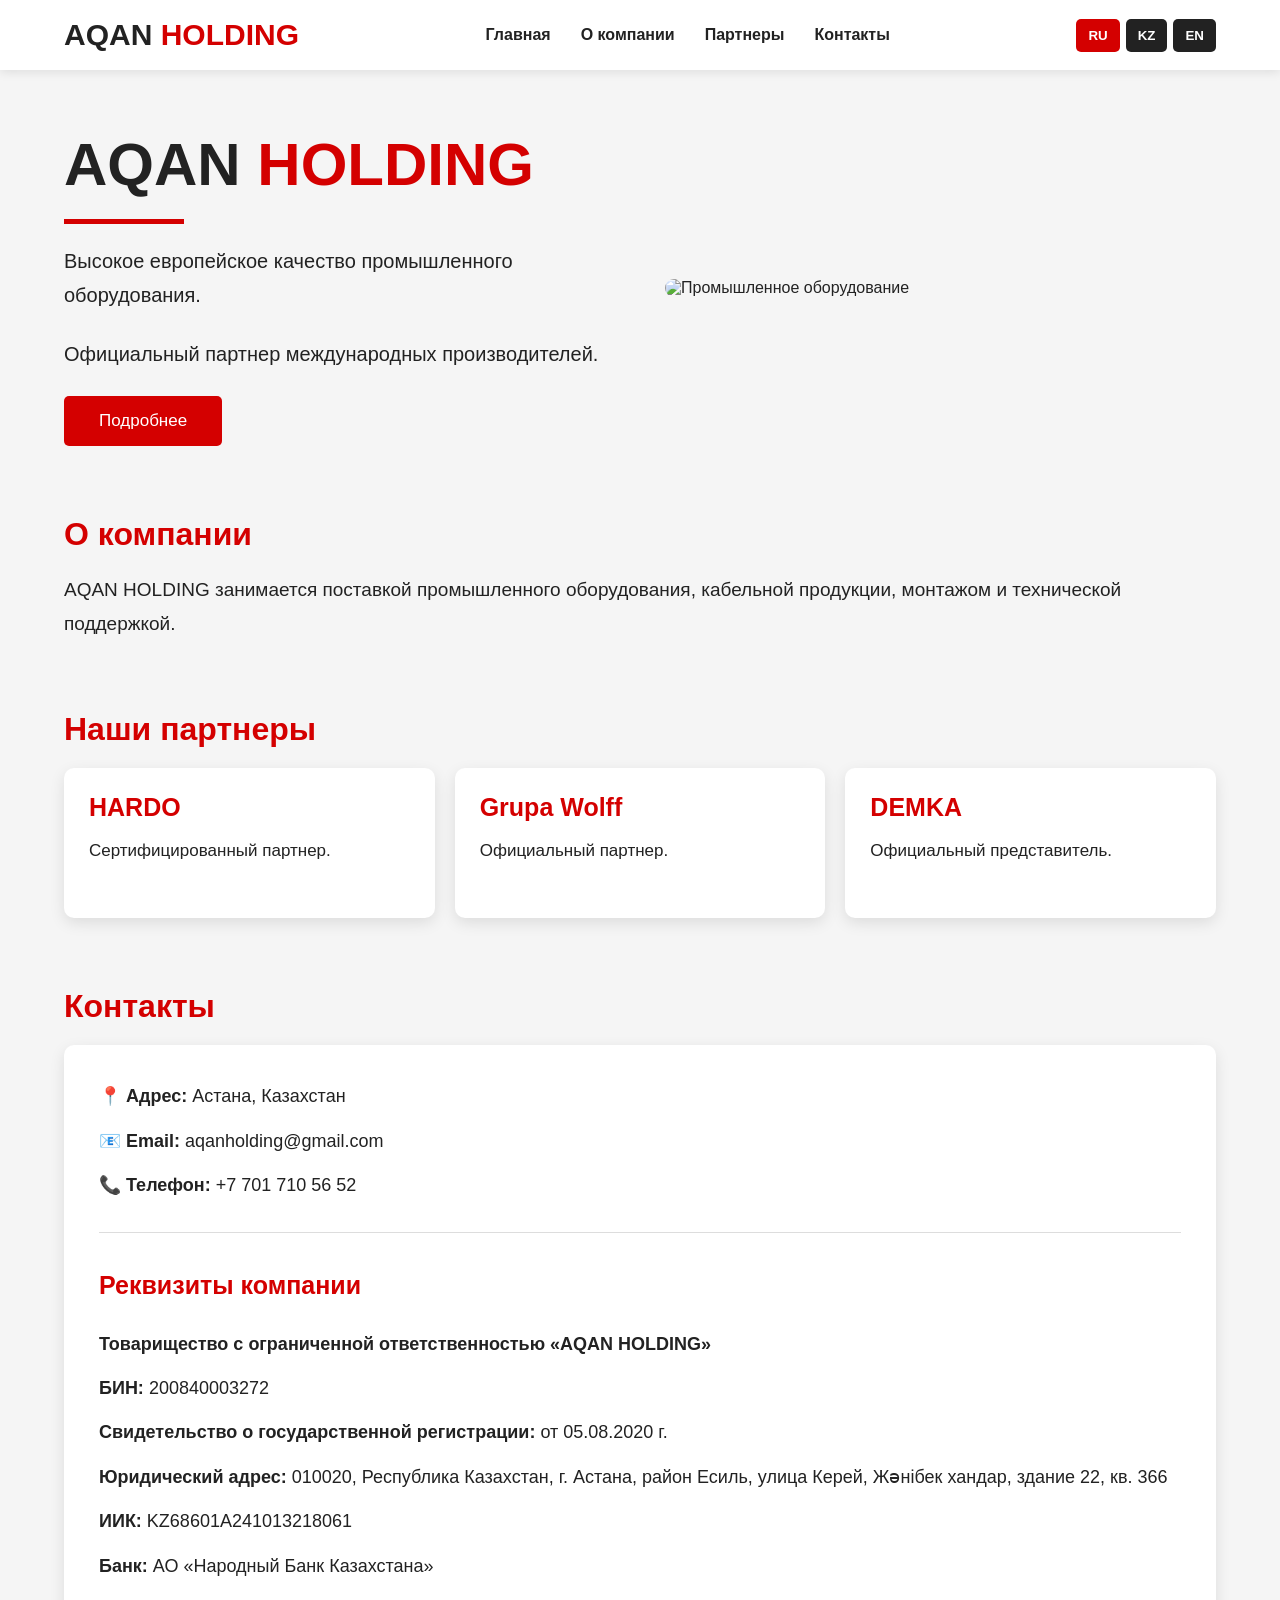
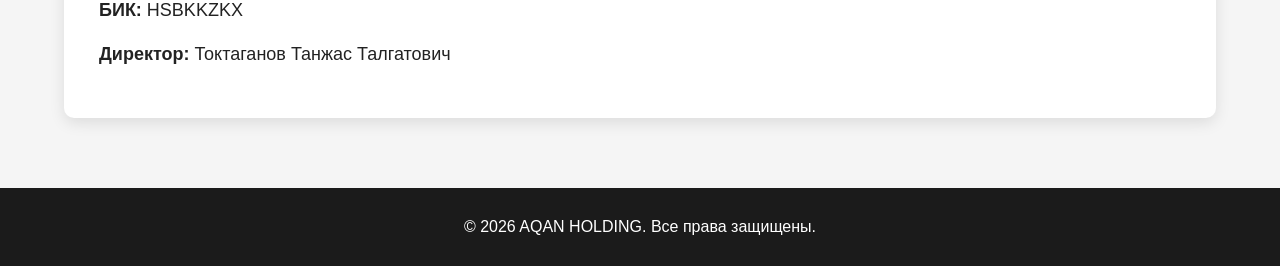
==== commit 4c4b6c58: "Add files via upload" ====
--- a/index.html
+++ b/index.html
@@ -14,7 +14,7 @@
     margin:0;
     padding:0;
     box-sizing:border-box;
-    font-family:Arial, Helvetica, sans-serif;
+    font-family:Arial,Helvetica,sans-serif;
 }
 
 html{
@@ -26,33 +26,24 @@
     color:#222;
 }
 
-/* =========================
-   HEADER
-========================= */
-
 header{
     background:white;
     box-shadow:0 2px 10px rgba(0,0,0,.1);
-    position:sticky;
-    top:0;
-    z-index:1000;
 }
 
 nav{
     width:90%;
-    max-width:1400px;
     margin:auto;
     min-height:70px;
     display:flex;
     justify-content:space-between;
     align-items:center;
-    gap:25px;
+    gap:20px;
 }
 
 .logo{
     font-size:30px;
     font-weight:bold;
-    white-space:nowrap;
 }
 
 .logo span{
@@ -74,20 +65,17 @@
     text-decoration:none;
     color:#222;
     font-weight:bold;
-    transition:.3s;
 }
 
 nav a:hover{
     color:#d40000;
 }
 
-/* =========================
-   LANGUAGE BUTTONS
-========================= */
+/* ЯЗЫКИ */
 
 .language-switcher{
     display:flex;
-    gap:7px;
+    gap:6px;
 }
 
 .language-switcher button{
@@ -97,29 +85,21 @@
     border:none;
     border-radius:5px;
     cursor:pointer;
-    font-size:14px;
     font-weight:bold;
-    transition:.3s;
-}
-
-.language-switcher button:hover{
-    background:#d40000;
-}
-
+}
+
+.language-switcher button:hover,
 .language-switcher button.active{
     background:#d40000;
 }
 
-/* =========================
-   HERO
-========================= */
+/* ГЛАВНАЯ */
 
 .hero{
     display:flex;
     align-items:center;
     justify-content:space-between;
     width:90%;
-    max-width:1400px;
     margin:60px auto;
     gap:50px;
 }
@@ -159,11 +139,10 @@
     display:block;
 }
 
-/* =========================
-   BUTTON
-========================= */
-
-.main-button{
+/* КНОПКИ */
+
+.main-button,
+.back-button{
     padding:15px 35px;
     background:#d40000;
     color:white;
@@ -171,17 +150,14 @@
     border-radius:5px;
     cursor:pointer;
     font-size:17px;
-    transition:.3s;
-}
-
-.main-button:hover{
+}
+
+.main-button:hover,
+.back-button:hover{
     background:#a90000;
-    transform:translateY(-2px);
-}
-
-/* =========================
-   ABOUT BOX
-========================= */
+}
+
+/* О КОМПАНИИ */
 
 .about-box{
     display:none;
@@ -197,17 +173,10 @@
     display:block;
 }
 
-.about-box h2{
-    margin-top:0;
-}
-
-/* =========================
-   SECTIONS
-========================= */
+/* СЕКЦИИ */
 
 section{
     width:90%;
-    max-width:1400px;
     margin:70px auto;
 }
 
@@ -222,9 +191,7 @@
     line-height:1.8;
 }
 
-/* =========================
-   CARDS
-========================= */
+/* ПАРТНЕРЫ */
 
 .cards{
     display:flex;
@@ -250,7 +217,6 @@
 
 .card:hover{
     transform:translateY(-5px);
-    box-shadow:0 8px 25px rgba(0,0,0,.15);
 }
 
 .card h3{
@@ -264,61 +230,45 @@
     line-height:1.6;
 }
 
-/* =========================
-   CONTACTS
-========================= */
-
-.contacts p{
-    margin:10px 0;
+/* КОНТАКТЫ */
+
+.contact-box{
+    background:white;
+    padding:35px;
+    border-radius:10px;
+    box-shadow:0 5px 15px rgba(0,0,0,.1);
+    line-height:1.8;
+}
+
+.contact-box p{
+    margin-bottom:12px;
     font-size:18px;
 }
 
-/* =========================
-   FOOTER
-========================= */
+.contact-box h3{
+    color:#d40000;
+    font-size:25px;
+    margin-bottom:20px;
+}
+
+.contact-box hr{
+    border:none;
+    height:1px;
+    background:#ddd;
+    margin:30px 0;
+}
+
+/* FOOTER */
 
 footer{
     background:#1b1b1b;
     color:white;
-    padding:45px 20px;
-    margin-top:70px;
-}
-
-.company-details{
-    max-width:1000px;
-    margin:0 auto;
-    line-height:1.7;
-    font-size:15px;
-}
-
-.company-details h3{
-    color:white;
-    font-size:20px;
-    margin-bottom:22px;
     text-align:center;
-}
-
-.company-details p{
-    margin:7px 0;
-    color:#ddd;
-}
-
-.company-details strong{
-    color:white;
-}
-
-.footer-copy{
-    margin-top:30px;
-    padding-top:20px;
-    border-top:1px solid #444;
-    text-align:center;
-    color:#aaa;
-    font-size:14px;
-}
-
-/* =========================
-   MOBILE
-========================= */
+    padding:30px;
+    margin-top:60px;
+}
+
+/* МОБИЛЬНАЯ ВЕРСИЯ */
 
 @media(max-width:900px){
 
@@ -330,22 +280,16 @@
     nav ul{
         flex-wrap:wrap;
         justify-content:center;
-        gap:15px;
     }
 
     .hero{
         flex-direction:column;
-        margin-top:40px;
     }
 
     .text h1{
         font-size:40px;
     }
 
-    .image{
-        width:100%;
-    }
-
 }
 
 @media(max-width:600px){
@@ -354,30 +298,19 @@
         flex-direction:column;
     }
 
-    .language-switcher{
-        margin-top:5px;
-    }
-
-    .hero{
-        width:92%;
-    }
-
+    .hero,
     section{
         width:92%;
     }
 
-    .text h1{
-        font-size:35px;
+    .contact-box{
+        padding:20px;
     }
 
-    h2{
-        font-size:27px;
+    .contact-box p{
+        font-size:15px;
     }
 
-    .company-details{
-        font-size:14px;
-    }
-
 }
 
 </style>
@@ -386,8 +319,9 @@
 
 <body>
 
+
 <!-- =========================
-     HEADER
+     ШАПКА
 ========================= -->
 
 <header>
@@ -426,6 +360,7 @@
 
 </ul>
 
+
 <div class="language-switcher">
 
 <button id="ruBtn" onclick="changeLanguage('ru')">
@@ -448,7 +383,7 @@
 
 
 <!-- =========================
-     HERO
+     ГЛАВНЫЙ ЭКРАН
 ========================= -->
 
 <div class="hero" id="home">
@@ -469,14 +404,15 @@
 Официальный партнер международных производителей.
 </p>
 
-<button class="main-button" onclick="showInfo()" data-i18n="more">
+<button
+class="main-button"
+onclick="showInfo()"
+data-i18n="more">
+
 Подробнее
+
 </button>
 
-
-<!-- =========================
-     ABOUT BOX
-========================= -->
 
 <div id="aboutBox" class="about-box">
 
@@ -485,37 +421,30 @@
 </h2>
 
 <p data-i18n="historyText">
-AQAN HOLDING LLP — казахстанская компания, зарегистрированная
-в городе Астана, специализирующаяся на поставке промышленного
-оборудования, электротехнической продукции и комплексных
-инженерных решений.
-
-Компания сотрудничает с ведущими европейскими производителями
-промышленного оборудования и является официальным партнером
-нескольких международных брендов.
-
-Основной целью компании является обеспечение предприятий
-Казахстана и стран Евразийского экономического союза современным
-оборудованием высокого качества, соответствующим международным
-стандартам безопасности.
-
-AQAN HOLDING предоставляет услуги по поставке оборудования,
-техническому сопровождению, монтажу, сервисному обслуживанию
-и консультационной поддержке.
-
-Компания является официальным представителем европейских
-производителей и обладает эксклюзивными правами на реализацию
-продукции на территории стран ЕАЭС, что подтверждается
-сертификатами и официальными письмами партнеров.
-
-Благодаря сотрудничеству с компаниями HARDO, Grupa Wolff и DEMKA
-AQAN HOLDING предлагает современные решения для промышленных
-предприятий, нефтегазовой, горнодобывающей, энергетической
-и строительной отраслей.
-
-Сегодня компания продолжает расширять партнерскую сеть,
-внедрять новые технологии и обеспечивать клиентов надежным
-европейским оборудованием.
+AQAN HOLDING LLP — казахстанская компания, зарегистрированная в городе Астана,
+специализирующаяся на поставке промышленного оборудования, электротехнической
+продукции и комплексных инженерных решениях.
+
+Компания сотрудничает с ведущими европейскими производителями промышленного
+оборудования и является официальным партнером нескольких международных брендов.
+
+Основной целью компании является обеспечение предприятий Казахстана и стран
+Евразийского экономического союза современным оборудованием высокого качества,
+соответствующим международным стандартам безопасности.
+
+AQAN HOLDING предоставляет услуги по поставке оборудования, техническому
+сопровождению, монтажу, сервисному обслуживанию и консультационной поддержке.
+
+Компания является официальным представителем европейских производителей и
+обладает эксклюзивными правами на реализацию продукции на территории стран ЕАЭС,
+что подтверждается сертификатами и официальными письмами партнеров.
+
+Благодаря сотрудничеству с компаниями HARDO, Grupa Wolff и DEMKA AQAN HOLDING
+предлагает современные решения для промышленных предприятий, нефтегазовой,
+горнодобывающей, энергетической и строительной отраслей.
+
+Сегодня компания продолжает расширять партнерскую сеть, внедрять новые
+технологии и обеспечивать клиентов надежным европейским оборудованием.
 </p>
 
 </div>
@@ -527,8 +456,7 @@
 
 <img
 src="https://images.unsplash.com/photo-1565793298595-6a879b1d9492?w=1200"
-alt="Промышленное оборудование"
->
+alt="Промышленное оборудование">
 
 </div>
 
@@ -536,7 +464,7 @@
 
 
 <!-- =========================
-     ABOUT COMPANY
+     О КОМПАНИИ
 ========================= -->
 
 <section id="about">
@@ -554,7 +482,7 @@
 
 
 <!-- =========================
-     PARTNERS
+     ПАРТНЕРЫ
 ========================= -->
 
 <section id="partners">
@@ -623,48 +551,70 @@
 
 
 <!-- =========================
-     CONTACTS
+     КОНТАКТЫ
 ========================= -->
 
-<section id="contacts" class="contacts">
+<section id="contacts">
 
 <h2 data-i18n="contactsTitle">
 Контакты
 </h2>
 
+
+<div class="contact-box">
+
+
 <p>
-📍 <span data-i18n="astana">Астана, Казахстан</span>
-</p>
+📍 <strong data-i18n="address">
+Адрес:
+</strong>
+
+Астана, Казахстан
+</p>
+
 
 <p>
-📧 aqanholding@gmail.com
-</p>
+📧 <strong>Email:</strong>
+aqanholding@gmail.com
+</p>
+
 
 <p>
-📞 +7 778 638 59 78
-</p>
-
-</section>
-
-
-<!-- =========================
-     FOOTER + COMPANY DETAILS
-========================= -->
-
-<footer>
-
-<div class="company-details">
-
-<h3 data-i18n="companyFullName">
+📞 <strong data-i18n="phone">
+Телефон:
+</strong>
+
++7 701 710 56 52
+</p>
+
+
+<hr>
+
+
+<h3 data-i18n="detailsTitle">
+Реквизиты компании
+</h3>
+
+
+<p>
+
+<strong data-i18n="companyName">
 Товарищество с ограниченной ответственностью «AQAN HOLDING»
-</h3>
+</strong>
+
+</p>
+
 
 <p>
+
 <strong data-i18n="bin">
 БИН:
 </strong>
+
 200840003272
-</p>
+
+</p>
+
 
 <p>
 
@@ -694,7 +644,7 @@
 
 <p>
 
-<strong>
+<strong data-i18n="bankAccount">
 ИИК:
 </strong>
 
@@ -716,22 +666,11 @@
 
 <p>
 
-<strong>
+<strong data-i18n="bic">
 БИК:
 </strong>
 
 HSBKKZKX
-
-</p>
-
-
-<p>
-
-<strong data-i18n="phone">
-Телефон:
-</strong>
-
-+7 701 710 56 52
 
 </p>
 
@@ -747,32 +686,45 @@
 </p>
 
 
-<div class="footer-copy">
+</div>
+
+</section>
+
+
+<!-- =========================
+     FOOTER
+========================= -->
+
+<footer>
 
 <span data-i18n="copyright">
 © 2026 AQAN HOLDING. Все права защищены.
 </span>
 
-</div>
-
-</div>
-
 </footer>
 
 
 <!-- =========================
-     TRANSLATION SCRIPT
+     ПЕРЕВОДЧИК
 ========================= -->
 
 <script>
 
 const translations = {
 
+
+/* =========================
+   РУССКИЙ
+========================= */
+
 ru: {
 
 home:"Главная",
+
 about:"О компании",
+
 partners:"Партнеры",
+
 contacts:"Контакты",
 
 heroText1:
@@ -788,7 +740,7 @@
 "История AQAN HOLDING",
 
 historyText:
-`AQAN HOLDING LLP — казахстанская компания, зарегистрированная в городе Астана, специализирующаяся на поставке промышленного оборудования, электротехнической продукции и комплексных инженерных решений.
+`AQAN HOLDING LLP — казахстанская компания, зарегистрированная в городе Астана, специализирующаяся на поставке промышленного оборудования, электротехнической продукции и комплексных инженерных решениях.
 
 Компания сотрудничает с ведущими европейскими производителями промышленного оборудования и является официальным партнером нескольких международных брендов.
 
@@ -806,7 +758,7 @@
 "О компании",
 
 aboutText:
-"АQAN HOLDING занимается поставкой промышленного оборудования, кабельной продукции, монтажом и технической поддержкой.",
+"AQAN HOLDING занимается поставкой промышленного оборудования, кабельной продукции, монтажом и технической поддержкой.",
 
 partnersTitle:
 "Наши партнеры",
@@ -823,10 +775,16 @@
 contactsTitle:
 "Контакты",
 
-astana:
-"Астана, Казахстан",
-
-companyFullName:
+address:
+"Адрес:",
+
+phone:
+"Телефон:",
+
+detailsTitle:
+"Реквизиты компании",
+
+companyName:
 "Товарищество с ограниченной ответственностью «AQAN HOLDING»",
 
 bin:
@@ -841,114 +799,140 @@
 legalAddress:
 "Юридический адрес:",
 
+bankAccount:
+"ИИК:",
+
 bank:
 "Банк:",
 
+bic:
+"БИК:",
+
+director:
+"Директор:",
+
+copyright:
+"© 2026 AQAN HOLDING. Все права защищены."
+
+},
+
+
+/* =========================
+   КАЗАХСКИЙ
+========================= */
+
+kk: {
+
+home:"Басты бет",
+
+about:"Компания туралы",
+
+partners:"Серіктестер",
+
+contacts:"Байланыстар",
+
+heroText1:
+"Өнеркәсіптік жабдықтардың жоғары еуропалық сапасы.",
+
+heroText2:
+"Халықаралық өндірушілердің ресми серіктесі.",
+
+more:
+"Толығырақ",
+
+historyTitle:
+"AQAN HOLDING тарихы",
+
+historyText:
+`AQAN HOLDING LLP — Астана қаласында тіркелген, өнеркәсіптік жабдықтарды, электротехникалық өнімдерді және кешенді инженерлік шешімдерді жеткізуге маманданған қазақстандық компания.
+
+Компания жетекші еуропалық өнеркәсіптік жабдық өндірушілерімен жұмыс істейді және бірнеше халықаралық брендтердің ресми серіктесі болып табылады.
+
+Компанияның негізгі мақсаты — Қазақстан және Еуразиялық экономикалық одақ елдерінің кәсіпорындарын халықаралық қауіпсіздік стандарттарына сәйкес келетін жоғары сапалы заманауи жабдықтармен қамтамасыз ету.
+
+AQAN HOLDING жабдықтарды жеткізу, техникалық сүйемелдеу, монтаждау, сервистік қызмет көрсету және консультациялық қолдау қызметтерін ұсынады.
+
+Компания еуропалық өндірушілердің ресми өкілі болып табылады және ЕАЭО аумағында өнімдерді өткізу бойынша эксклюзивті құқықтарға ие.
+
+HARDO, Grupa Wolff және DEMKA компанияларымен ынтымақтастықтың арқасында AQAN HOLDING өнеркәсіптік кәсіпорындарға, мұнай-газ, тау-кен, энергетика және құрылыс салаларына заманауи шешімдер ұсынады.
+
+Бүгінде компания серіктестік желісін кеңейтуді, жаңа технологияларды енгізуді және клиенттерді сенімді еуропалық жабдықтармен қамтамасыз етуді жалғастыруда.`,
+
+aboutTitle:
+"Компания туралы",
+
+aboutText:
+"AQAN HOLDING өнеркәсіптік жабдықтарды, кабельдік өнімдерді жеткізумен, монтаждаумен және техникалық қолдаумен айналысады.",
+
+partnersTitle:
+"Біздің серіктестер",
+
+hardoCard:
+"Сертификатталған серіктес.",
+
+wolffCard:
+"Ресми серіктес.",
+
+demkaCard:
+"Ресми өкіл.",
+
+contactsTitle:
+"Байланыстар",
+
+address:
+"Мекенжай:",
+
 phone:
 "Телефон:",
 
+detailsTitle:
+"Компанияның реквизиттері",
+
+companyName:
+"«AQAN HOLDING» жауапкершілігі шектеулі серіктестігі",
+
+bin:
+"БСН:",
+
+registration:
+"Мемлекеттік тіркеу туралы куәлік:",
+
+registrationDate:
+"05.08.2020 ж.",
+
+legalAddress:
+"Заңды мекенжайы:",
+
+bankAccount:
+"ЖСК:",
+
+bank:
+"Банк:",
+
+bic:
+"БСК:",
+
 director:
 "Директор:",
 
 copyright:
-"© 2026 AQAN HOLDING. Все права защищены."
+"© 2026 AQAN HOLDING. Барлық құқықтар қорғалған."
 
 },
 
 
-kk: {
-
-home:"Басты бет",
-about:"Компания туралы",
-partners:"Серіктестер",
-contacts:"Байланыстар",
-
-heroText1:
-"Өнеркәсіптік жабдықтардың жоғары еуропалық сапасы.",
-
-heroText2:
-"Халықаралық өндірушілердің ресми серіктесі.",
-
-more:
-"Толығырақ",
-
-historyTitle:
-"AQAN HOLDING тарихы",
-
-historyText:
-`AQAN HOLDING LLP — Астана қаласында тіркелген, өнеркәсіптік жабдықтарды, электротехникалық өнімдерді және кешенді инженерлік шешімдерді жеткізуге маманданған қазақстандық компания.
-
-Компания жетекші еуропалық өнеркәсіптік жабдық өндірушілерімен жұмыс істейді және бірнеше халықаралық брендтердің ресми серіктесі болып табылады.
-
-Компанияның негізгі мақсаты — Қазақстан және Еуразиялық экономикалық одақ елдерінің кәсіпорындарын халықаралық қауіпсіздік стандарттарына сәйкес келетін жоғары сапалы заманауи жабдықтармен қамтамасыз ету.
-
-AQAN HOLDING жабдықтарды жеткізу, техникалық сүйемелдеу, монтаждау, сервистік қызмет көрсету және консультациялық қолдау қызметтерін ұсынады.
-
-Компания еуропалық өндірушілердің ресми өкілі болып табылады және ЕАЭО аумағында өнімдерді өткізу бойынша эксклюзивті құқықтарға ие.
-
-HARDO, Grupa Wolff және DEMKA компанияларымен ынтымақтастықтың арқасында AQAN HOLDING өнеркәсіптік кәсіпорындарға, мұнай-газ, тау-кен, энергетика және құрылыс салаларына заманауи шешімдер ұсынады.
-
-Бүгінде компания серіктестік желісін кеңейтуді, жаңа технологияларды енгізуді және клиенттерді сенімді еуропалық жабдықтармен қамтамасыз етуді жалғастыруда.`,
-
-aboutTitle:
-"Компания туралы",
-
-aboutText:
-"AQAN HOLDING өнеркәсіптік жабдықтарды, кабельдік өнімдерді жеткізумен, монтаждаумен және техникалық қолдаумен айналысады.",
-
-partnersTitle:
-"Біздің серіктестер",
-
-hardoCard:
-"Сертификатталған серіктес.",
-
-wolffCard:
-"Ресми серіктес.",
-
-demkaCard:
-"Ресми өкіл.",
-
-contactsTitle:
-"Байланыстар",
-
-astana:
-"Астана, Қазақстан",
-
-companyFullName:
-"«AQAN HOLDING» жауапкершілігі шектеулі серіктестігі",
-
-bin:
-"БСН:",
-
-registration:
-"Мемлекеттік тіркеу туралы куәлік:",
-
-registrationDate:
-"05.08.2020 ж.",
-
-legalAddress:
-"Заңды мекенжайы:",
-
-bank:
-"Банк:",
-
-phone:
-"Телефон:",
-
-director:
-"Директор:",
-
-copyright:
-"© 2026 AQAN HOLDING. Барлық құқықтар қорғалған."
-
-},
-
+/* =========================
+   АНГЛИЙСКИЙ
+========================= */
 
 en: {
 
 home:"Home",
+
 about:"About Company",
+
 partners:"Partners",
+
 contacts:"Contacts",
 
 heroText1:
@@ -999,10 +983,16 @@
 contactsTitle:
 "Contacts",
 
-astana:
-"Astana, Kazakhstan",
-
-companyFullName:
+address:
+"Address:",
+
+phone:
+"Phone:",
+
+detailsTitle:
+"Company Details",
+
+companyName:
 "Limited Liability Partnership «AQAN HOLDING»",
 
 bin:
@@ -1017,11 +1007,14 @@
 legalAddress:
 "Legal address:",
 
+bankAccount:
+"IBAN:",
+
 bank:
 "Bank:",
 
-phone:
-"Phone:",
+bic:
+"BIC:",
 
 director:
 "Director:",
@@ -1035,7 +1028,7 @@
 
 
 /* =========================
-   CHANGE LANGUAGE
+   СМЕНА ЯЗЫКА
 ========================= */
 
 function changeLanguage(language){
@@ -1045,7 +1038,8 @@
 
 elements.forEach(function(element){
 
-const key = element.getAttribute("data-i18n");
+const key =
+element.getAttribute("data-i18n");
 
 if(translations[language][key]){
 
@@ -1057,22 +1051,7 @@
 });
 
 
-/* Меняем title страницы */
-
-if(language === "ru"){
-document.title = "AQAN HOLDING";
-}
-
-if(language === "kk"){
-document.title = "AQAN HOLDING";
-}
-
-if(language === "en"){
-document.title = "AQAN HOLDING";
-}
-
-
-/* Запоминаем выбранный язык */
+/* Запоминаем язык */
 
 localStorage.setItem(
 "aqanLanguage",
@@ -1080,6 +1059,12 @@
 );
 
 
+/* Меняем язык страницы */
+
+document.documentElement.lang =
+language;
+
+
 /* Активная кнопка */
 
 document.querySelectorAll(
@@ -1092,31 +1077,31 @@
 
 
 if(language === "ru"){
+
 document.getElementById("ruBtn")
 .classList.add("active");
+
 }
 
 if(language === "kk"){
+
 document.getElementById("kkBtn")
 .classList.add("active");
+
 }
 
 if(language === "en"){
+
 document.getElementById("enBtn")
 .classList.add("active");
-}
-
-
-/* Язык HTML */
-
-document.documentElement.lang =
-language === "kk" ? "kk" : language;
+
+}
 
 }
 
 
 /* =========================
-   КНОПКА «ПОДРОБНЕЕ»
+   КНОПКА ПОДРОБНЕЕ
 ========================= */
 
 function showInfo(){
@@ -1130,7 +1115,7 @@
 
 
 /* =========================
-   ЗАГРУЗКА СОХРАНЁННОГО ЯЗЫКА
+   ЗАПУСК
 ========================= */
 
 document.addEventListener(
